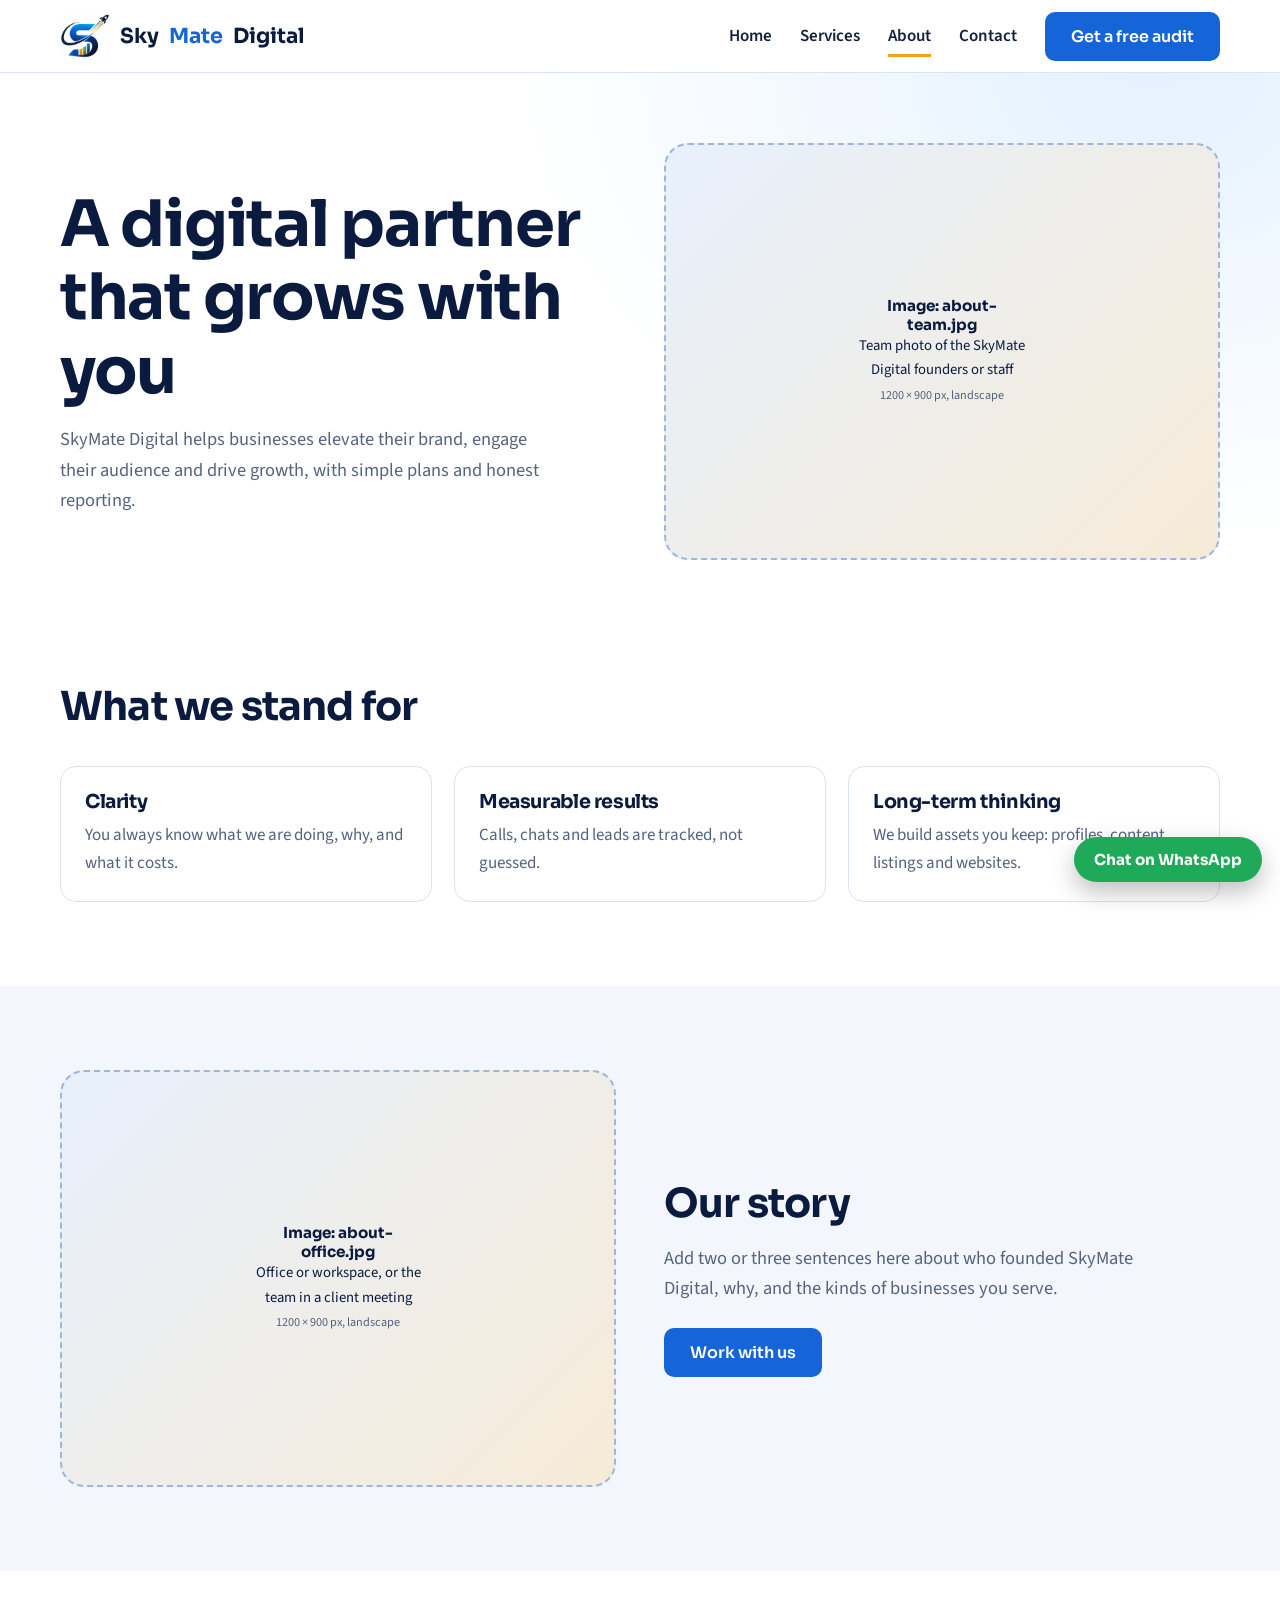
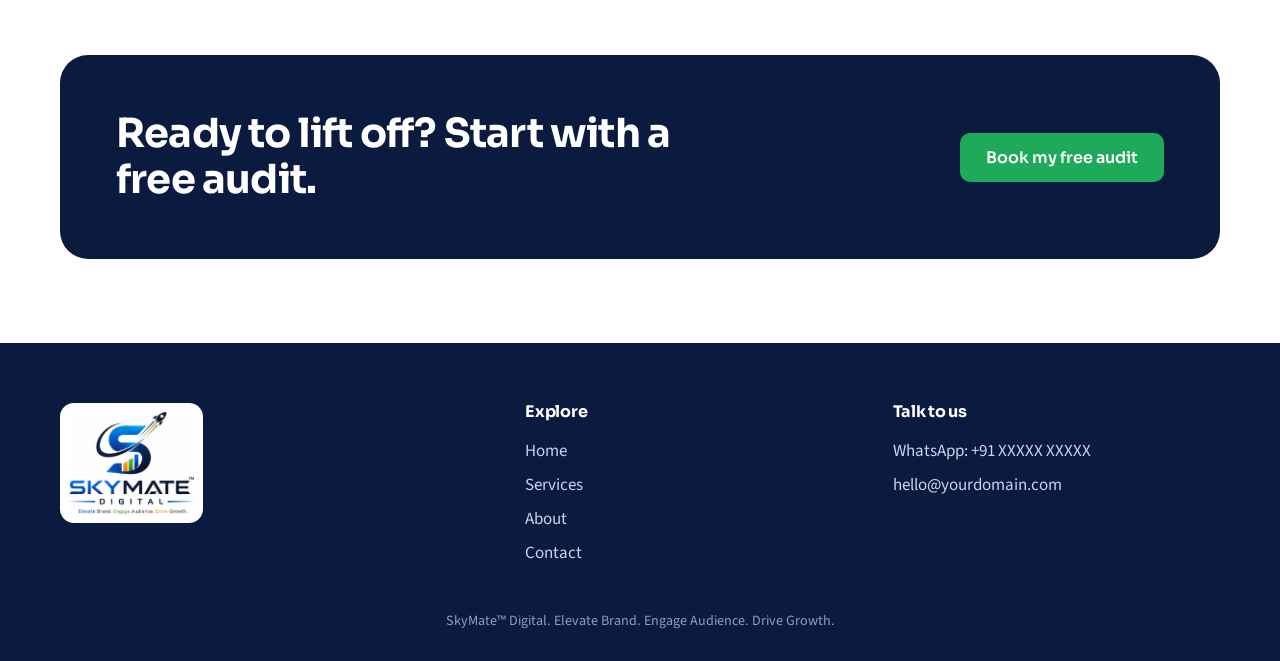
==== about.html @ 0019ba3e "Launch SkyMate Digital multi-page website" ====
<!doctype html><html lang="en"><head><meta charset="utf-8"><meta name="viewport" content="width=device-width,initial-scale=1">
<title>About | SkyMate Digital</title><meta name="description" content="Meet SkyMate Digital, a digital marketing partner for growing businesses."><link rel="icon" href="assets/icon.png">
<link rel="preconnect" href="https://fonts.googleapis.com"><link rel="preconnect" href="https://fonts.gstatic.com" crossorigin>
<link href="https://fonts.googleapis.com/css2?family=Sora:wght@500;600;700&family=Source+Sans+3:wght@400;600;700&display=swap" rel="stylesheet"><link rel="stylesheet" href="style.css"></head><body>
<header><div class="w nav"><a class="brand" href="index.html"><img src="assets/icon.png" alt="">Sky<b>Mate</b> Digital</a>
<nav aria-label="Main"><button id="mt" aria-label="Menu" aria-expanded="false">☰</button><ul><li><a href="index.html">Home</a></li><li><a href="services.html">Services</a></li><li><a href="about.html" class=on aria-current=page>About</a></li><li><a href="contact.html">Contact</a></li><li><a class="btn" href="contact.html">Get a free audit</a></li></ul></nav></div></header>
<main><section class="ph-head"><div class="w two"><div><h1>A digital partner that grows with you</h1><p class="lead">SkyMate Digital helps businesses elevate their brand, engage their audience and drive growth, with simple plans and honest reporting.</p></div>
<figure class="ph " data-img="about-team.jpg"><span><b>Image: about-team.jpg</b>Team photo of the SkyMate Digital founders or staff<br><small>1200 × 900 px, landscape</small></span></figure></div></section>
<section class="sec"><div class="w"><h2>What we stand for</h2><div class="vals">
<div><h3>Clarity</h3><p>You always know what we are doing, why, and what it costs.</p></div><div><h3>Measurable results</h3><p>Calls, chats and leads are tracked, not guessed.</p></div><div><h3>Long-term thinking</h3><p>We build assets you keep: profiles, content, listings and websites.</p></div></div></div></section>
<section class="sec alt"><div class="w two"><figure class="ph " data-img="about-office.jpg"><span><b>Image: about-office.jpg</b>Office or workspace, or the team in a client meeting<br><small>1200 × 900 px, landscape</small></span></figure><div><h2>Our story</h2><p class="lead">Add two or three sentences here about who founded SkyMate Digital, why, and the kinds of businesses you serve.</p><p style="margin-top:24px"><a class="btn" href="contact.html">Work with us</a></p></div></div></section><section class="sec"><div class="w"><div class="cband"><h2>Ready to lift off? Start with a free audit.</h2><a class="btn g" href="contact.html">Book my free audit</a></div></div></section></main>
<footer><div class="w"><div><img src="assets/logo.png" alt="SkyMate Digital logo"></div>
<div><h3>Explore</h3><a href="index.html">Home</a><a href="services.html">Services</a><a href="about.html">About</a><a href="contact.html">Contact</a></div>
<div><h3>Talk to us</h3><a href="https://wa.me/91XXXXXXXXXX">WhatsApp: +91 XXXXX XXXXX</a><a href="mailto:hello@yourdomain.com">hello@yourdomain.com</a></div></div>
<p class="copy">SkyMate™ Digital. Elevate Brand. Engage Audience. Drive Growth.</p></footer>
<a class="wab" href="https://wa.me/91XXXXXXXXXX?text=Hi%20SkyMate%20Digital" aria-label="Chat on WhatsApp">Chat on WhatsApp</a>
<script src="script.js"></script></body></html>
---- style.css ----
:root{--navy:#0B1B3F;--blue:#1565D8;--sky:#1FA2F2;--green:#5BA832;--orange:#F5A01A;--bg:#F3F7FD;--ink:#14213D;--mute:#55627F;--line:#D9E3F3}
*{box-sizing:border-box;margin:0}html{scroll-behavior:smooth}
body{font:17px/1.65 'Source Sans 3',system-ui,sans-serif;color:var(--ink);background:#fff}
h1,h2,h3{font-family:Sora,sans-serif;line-height:1.15;color:var(--navy);letter-spacing:-.02em}
h1{font-size:clamp(2.3rem,5.4vw,4rem)}h2{font-size:clamp(1.7rem,3.4vw,2.5rem)}h3{font-size:1.2rem}
a{color:var(--blue)}img{max-width:100%;display:block}
:focus-visible{outline:3px solid var(--orange);outline-offset:2px}
.w{width:min(1160px,92%);margin:auto}.sec{padding:84px 0}.alt{background:var(--bg)}
.lead{color:var(--mute);font-size:1.15rem;max-width:56ch;margin-top:16px}
.btn{display:inline-block;background:var(--blue);color:#fff;text-decoration:none;font:600 1rem Sora,sans-serif;padding:14px 26px;border-radius:10px;border:0;cursor:pointer;transition:transform .2s,background .2s}
.btn:hover{background:var(--navy);transform:translateY(-2px)}.btn.o{background:#fff;color:var(--navy);box-shadow:inset 0 0 0 2px var(--navy)}.btn.o:hover{background:var(--navy);color:#fff}.btn.g{background:#1faa59}
header{position:sticky;top:0;z-index:20;background:rgba(255,255,255,.94);backdrop-filter:blur(8px);border-bottom:1px solid var(--line)}
.nav{display:flex;align-items:center;justify-content:space-between;height:72px}
.brand{display:flex;align-items:center;gap:10px;text-decoration:none;font:700 1.3rem Sora,sans-serif;color:var(--navy)}.brand img{height:44px}.brand b{color:var(--blue)}
nav ul{display:flex;gap:28px;list-style:none;padding:0;align-items:center}
nav a:not(.btn){color:var(--ink);text-decoration:none;font-weight:600;padding:6px 0;border-bottom:3px solid transparent}
nav a:not(.btn):hover,nav a.on{border-color:var(--orange)}
#mt{display:none;background:none;border:0;font-size:1.8rem;color:var(--navy)}
.hero{padding:64px 0 90px;overflow:hidden;background:radial-gradient(60% 70% at 85% 30%,#E4F1FF,transparent)}
.hero .w{display:grid;grid-template-columns:1.05fr 1fr;gap:48px;align-items:center}
.hero p{margin:20px 0 30px}.cta{display:flex;gap:14px;flex-wrap:wrap}
.stage{position:relative}.stage .ph{aspect-ratio:4/3.3;border-radius:28px 28px 120px 28px}
.fly{position:absolute;inset:-6% -4% 0 -8%;width:112%;height:106%;pointer-events:none;overflow:visible}
.trail{stroke-dasharray:1;stroke-dashoffset:1;animation:dr 2.8s cubic-bezier(.2,.6,.3,1) .4s forwards}@keyframes dr{to{stroke-dashoffset:0}}
.ph{position:relative;margin:0;background:linear-gradient(135deg,#E7F0FC,#F6EBD8);background-size:cover;background-position:center;border:2px dashed #9DB6DE;display:grid;place-items:center;text-align:center;overflow:hidden;color:var(--navy)}
.ph span{padding:16px;font-size:.92rem;max-width:30ch}.ph b{display:block;font:700 .95rem Sora,sans-serif}.ph small{color:var(--mute)}
.ph.on{border:0}.ph.on span{display:none}
.pill{display:grid;grid-template-columns:repeat(3,1fr);gap:22px;margin-top:44px}
.pc{padding:28px;border-radius:16px;background:#fff;border:1px solid var(--line);border-top:6px solid var(--c)}.pc h3{color:var(--c)}.pc p{color:var(--mute);margin-top:8px}.pc a{display:inline-block;margin-top:12px;font-weight:600}
.goal{display:grid;grid-template-columns:1fr 1.1fr;gap:44px;align-items:start}
.chips{display:flex;flex-wrap:wrap;gap:10px;margin-top:24px}
.chip{font:600 .95rem 'Source Sans 3';padding:11px 18px;border-radius:99px;border:2px solid var(--line);background:#fff;cursor:pointer;transition:.2s}
.chip:hover{border-color:var(--blue)}.chip[aria-pressed=true]{background:var(--navy);color:#fff;border-color:var(--navy)}
#res{background:#fff;border-radius:20px;padding:30px;border:1px solid var(--line);min-height:240px;box-shadow:0 18px 40px -22px rgba(11,27,63,.35)}
#res ul{list-style:none;padding:0;margin:16px 0}#res li{padding:12px 0;border-top:1px solid var(--line)}#res li a{font-weight:700;text-decoration:none}#res li span{display:block;color:var(--mute);font-size:.95rem}
.setup{display:grid;grid-template-columns:repeat(5,1fr);gap:16px;margin-top:40px}
.sc{background:#fff;border-radius:16px;overflow:hidden;border:1px solid var(--line);transition:transform .25s,box-shadow .25s}
.sc:hover{transform:translateY(-6px);box-shadow:0 20px 30px -20px rgba(11,27,63,.5)}.sc .ph{aspect-ratio:1/1;border-width:0 0 2px}.sc div{padding:16px}.sc p{font-size:.93rem;color:var(--mute);margin-top:6px;line-height:1.45}
.band{aspect-ratio:21/8;border-radius:24px}
.steps{display:grid;grid-template-columns:repeat(4,1fr);gap:0;margin-top:48px;counter-reset:s}
.st{padding:0 22px 0 0;border-top:4px solid var(--line);padding-top:20px;position:relative;counter-increment:s}
.st:nth-child(1){border-color:var(--blue)}.st:nth-child(2){border-color:var(--sky)}.st:nth-child(3){border-color:var(--green)}.st:nth-child(4){border-color:var(--orange)}
.st::before{content:counter(s);font:700 2.2rem Sora;color:var(--navy);display:block}.st p{color:var(--mute);margin-top:6px}
.cband{background:var(--navy);color:#fff;border-radius:28px;padding:56px;display:flex;justify-content:space-between;align-items:center;gap:28px;flex-wrap:wrap}.cband h2{color:#fff;max-width:20ch}
.ph-head{padding:70px 0 40px;background:radial-gradient(50% 90% at 90% 0,#E4F1FF,transparent)}
.cards{display:grid;grid-template-columns:repeat(2,1fr);gap:18px;margin-top:28px}
details{background:#fff;border:1px solid var(--line);border-radius:16px;padding:22px 26px;border-left:6px solid var(--c,var(--blue))}
details[hidden]{display:none}summary{cursor:pointer;font:700 1.15rem Sora;color:var(--navy);list-style:none;display:flex;justify-content:space-between;gap:12px}
summary::after{content:'+';font-size:1.6rem;line-height:1;color:var(--c,var(--blue))}details[open] summary::after{content:'–'}
details ul{margin:14px 0 0 20px;color:var(--mute)}details p{margin-top:12px;color:var(--mute)}
.fl{display:flex;gap:10px;flex-wrap:wrap;margin-top:26px}
.two{display:grid;grid-template-columns:1fr 1fr;gap:48px;align-items:center}.two .ph{aspect-ratio:4/3;border-radius:24px}
.vals{display:grid;grid-template-columns:repeat(3,1fr);gap:22px;margin-top:36px}.vals div{padding:24px;background:#fff;border-radius:16px;border:1px solid var(--line)}.vals p{color:var(--mute);margin-top:8px}
form{display:grid;gap:14px}label{font-weight:600;font-size:.95rem;display:grid;gap:6px}
input,select,textarea{font:inherit;padding:13px 14px;border:2px solid var(--line);border-radius:10px;background:#fff;width:100%}input:focus,select:focus,textarea:focus{border-color:var(--blue);outline:0}
.ci{list-style:none;padding:0;margin:24px 0;display:grid;gap:14px}.ci b{display:block;font-family:Sora}
footer{background:var(--navy);color:#C9D5EE;padding:60px 0 28px}footer .w{display:grid;grid-template-columns:1.3fr 1fr 1fr;gap:40px}
footer img{height:120px;background:#fff;border-radius:14px;padding:8px}footer h3{color:#fff;font-size:1rem;margin-bottom:12px}footer a{color:#C9D5EE;display:block;text-decoration:none;padding:3px 0}footer a:hover{color:#fff}
.copy{text-align:center;margin-top:40px;font-size:.88rem;opacity:.7}
.wab{position:fixed;right:18px;bottom:18px;z-index:30;background:#1faa59;color:#fff;border-radius:99px;padding:13px 20px;font:700 .95rem Sora;text-decoration:none;box-shadow:0 10px 24px rgba(0,0,0,.25)}
@media(max-width:900px){.hero .w,.goal,.two,footer .w{grid-template-columns:1fr}.pill,.vals,.cards{grid-template-columns:1fr}.setup{grid-template-columns:repeat(2,1fr)}.steps{grid-template-columns:1fr 1fr;gap:24px}.cband{padding:34px}
#mt{display:block}nav ul{display:none;position:absolute;left:0;right:0;top:72px;background:#fff;flex-direction:column;padding:20px;border-bottom:1px solid var(--line);gap:14px}nav ul.open{display:flex}.band{aspect-ratio:16/9}}
@media(prefers-reduced-motion:reduce){*{animation:none!important;transition:none!important}.trail{stroke-dashoffset:0}}
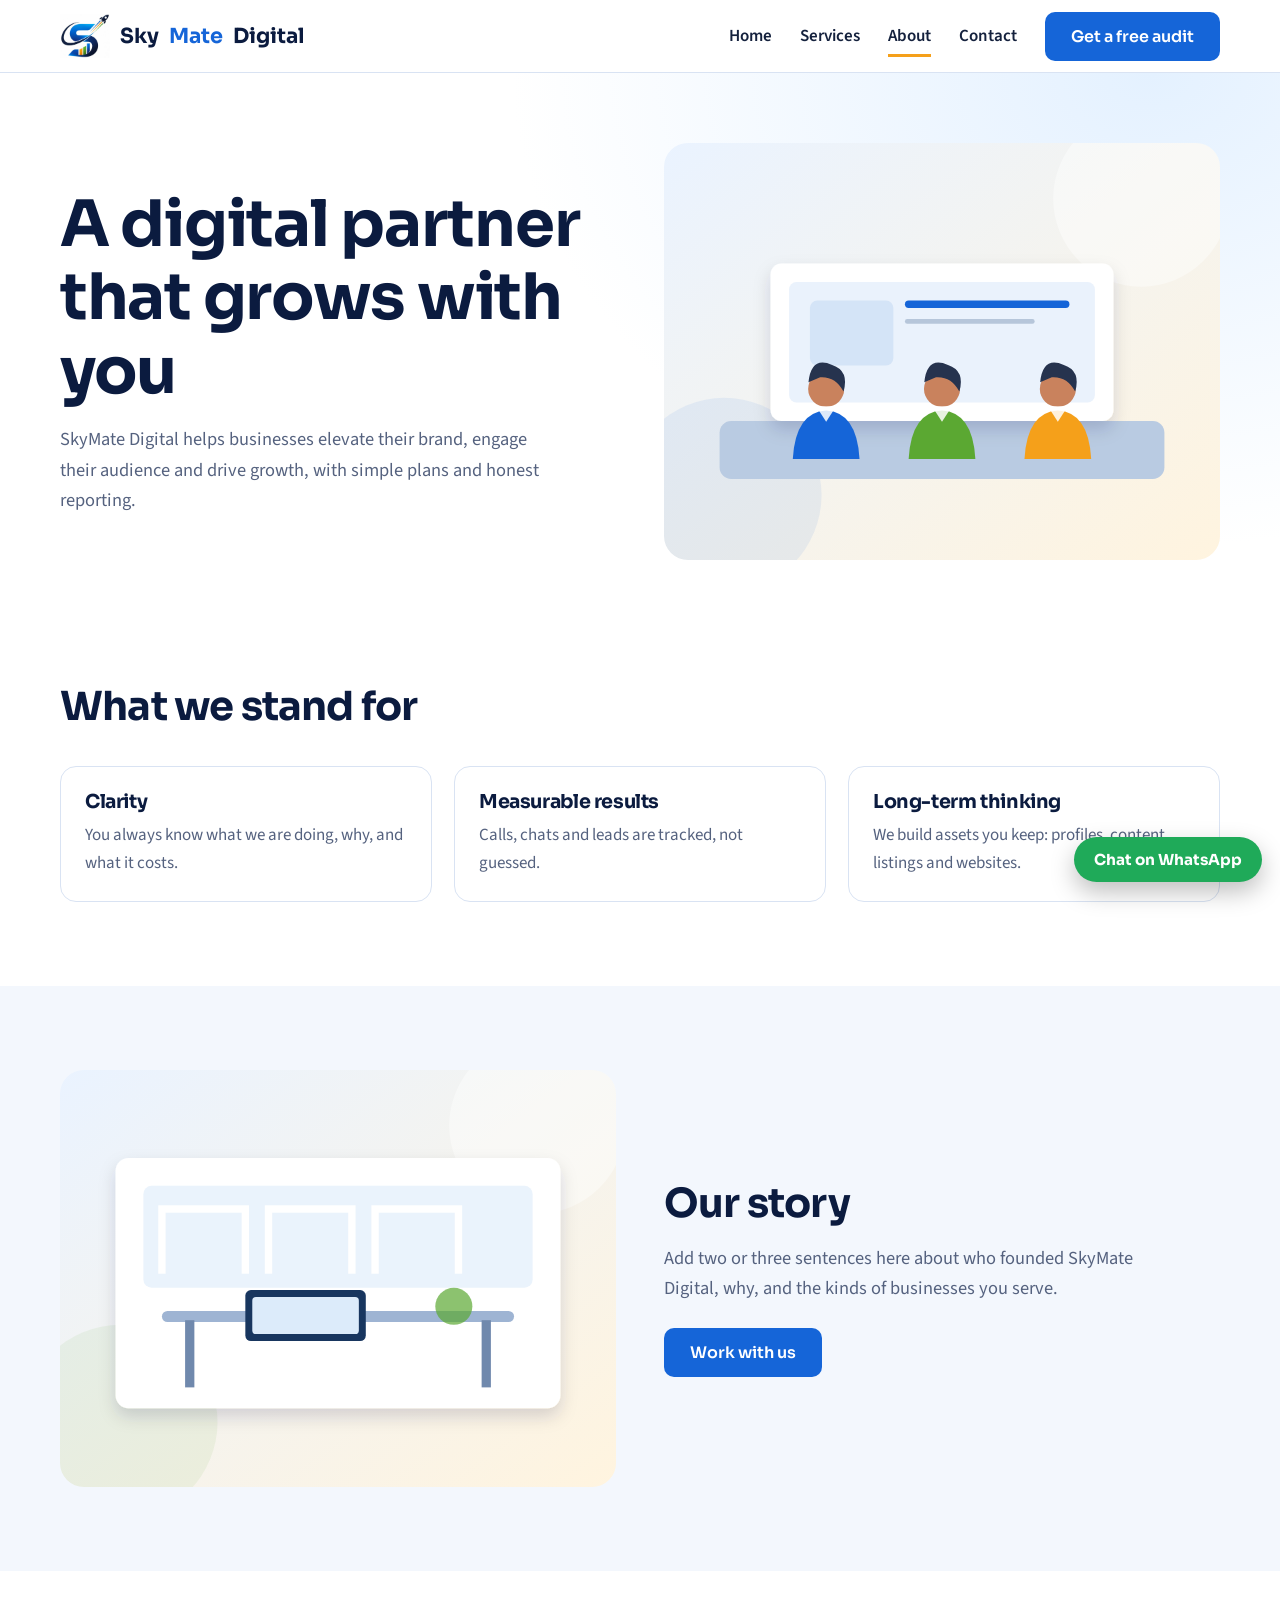
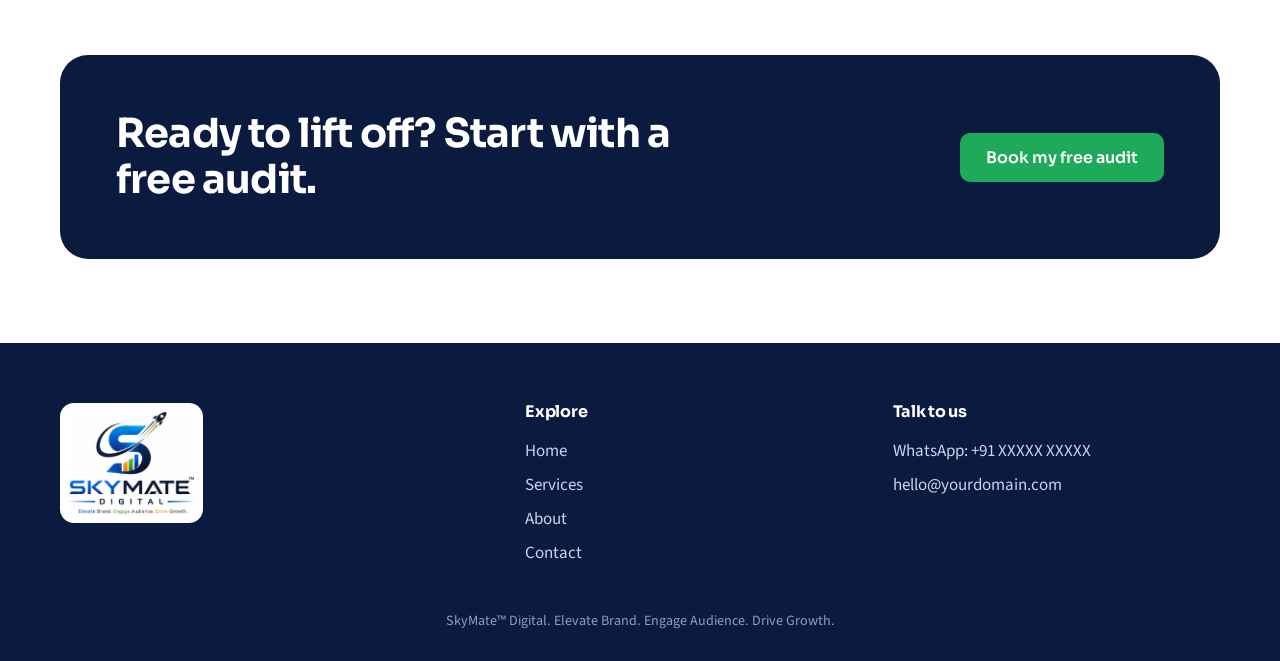
==== commit cb8429fa: "Connect page image placeholders to custom SVG artwork" ====
--- a/about.html
+++ b/about.html
@@ -5,10 +5,10 @@
 <header><div class="w nav"><a class="brand" href="index.html"><img src="assets/icon.png" alt="">Sky<b>Mate</b> Digital</a>
 <nav aria-label="Main"><button id="mt" aria-label="Menu" aria-expanded="false">☰</button><ul><li><a href="index.html">Home</a></li><li><a href="services.html">Services</a></li><li><a href="about.html" class=on aria-current=page>About</a></li><li><a href="contact.html">Contact</a></li><li><a class="btn" href="contact.html">Get a free audit</a></li></ul></nav></div></header>
 <main><section class="ph-head"><div class="w two"><div><h1>A digital partner that grows with you</h1><p class="lead">SkyMate Digital helps businesses elevate their brand, engage their audience and drive growth, with simple plans and honest reporting.</p></div>
-<figure class="ph " data-img="about-team.jpg"><span><b>Image: about-team.jpg</b>Team photo of the SkyMate Digital founders or staff<br><small>1200 × 900 px, landscape</small></span></figure></div></section>
+<figure class="ph " data-img="about-team.svg"><span><b>Image: about-team.svg</b>Team photo of the SkyMate Digital founders or staff<br><small>1200 × 900 px, landscape</small></span></figure></div></section>
 <section class="sec"><div class="w"><h2>What we stand for</h2><div class="vals">
 <div><h3>Clarity</h3><p>You always know what we are doing, why, and what it costs.</p></div><div><h3>Measurable results</h3><p>Calls, chats and leads are tracked, not guessed.</p></div><div><h3>Long-term thinking</h3><p>We build assets you keep: profiles, content, listings and websites.</p></div></div></div></section>
-<section class="sec alt"><div class="w two"><figure class="ph " data-img="about-office.jpg"><span><b>Image: about-office.jpg</b>Office or workspace, or the team in a client meeting<br><small>1200 × 900 px, landscape</small></span></figure><div><h2>Our story</h2><p class="lead">Add two or three sentences here about who founded SkyMate Digital, why, and the kinds of businesses you serve.</p><p style="margin-top:24px"><a class="btn" href="contact.html">Work with us</a></p></div></div></section><section class="sec"><div class="w"><div class="cband"><h2>Ready to lift off? Start with a free audit.</h2><a class="btn g" href="contact.html">Book my free audit</a></div></div></section></main>
+<section class="sec alt"><div class="w two"><figure class="ph " data-img="about-office.svg"><span><b>Image: about-office.svg</b>Office or workspace, or the team in a client meeting<br><small>1200 × 900 px, landscape</small></span></figure><div><h2>Our story</h2><p class="lead">Add two or three sentences here about who founded SkyMate Digital, why, and the kinds of businesses you serve.</p><p style="margin-top:24px"><a class="btn" href="contact.html">Work with us</a></p></div></div></section><section class="sec"><div class="w"><div class="cband"><h2>Ready to lift off? Start with a free audit.</h2><a class="btn g" href="contact.html">Book my free audit</a></div></div></section></main>
 <footer><div class="w"><div><img src="assets/logo.png" alt="SkyMate Digital logo"></div>
 <div><h3>Explore</h3><a href="index.html">Home</a><a href="services.html">Services</a><a href="about.html">About</a><a href="contact.html">Contact</a></div>
 <div><h3>Talk to us</h3><a href="https://wa.me/91XXXXXXXXXX">WhatsApp: +91 XXXXX XXXXX</a><a href="mailto:hello@yourdomain.com">hello@yourdomain.com</a></div></div>
